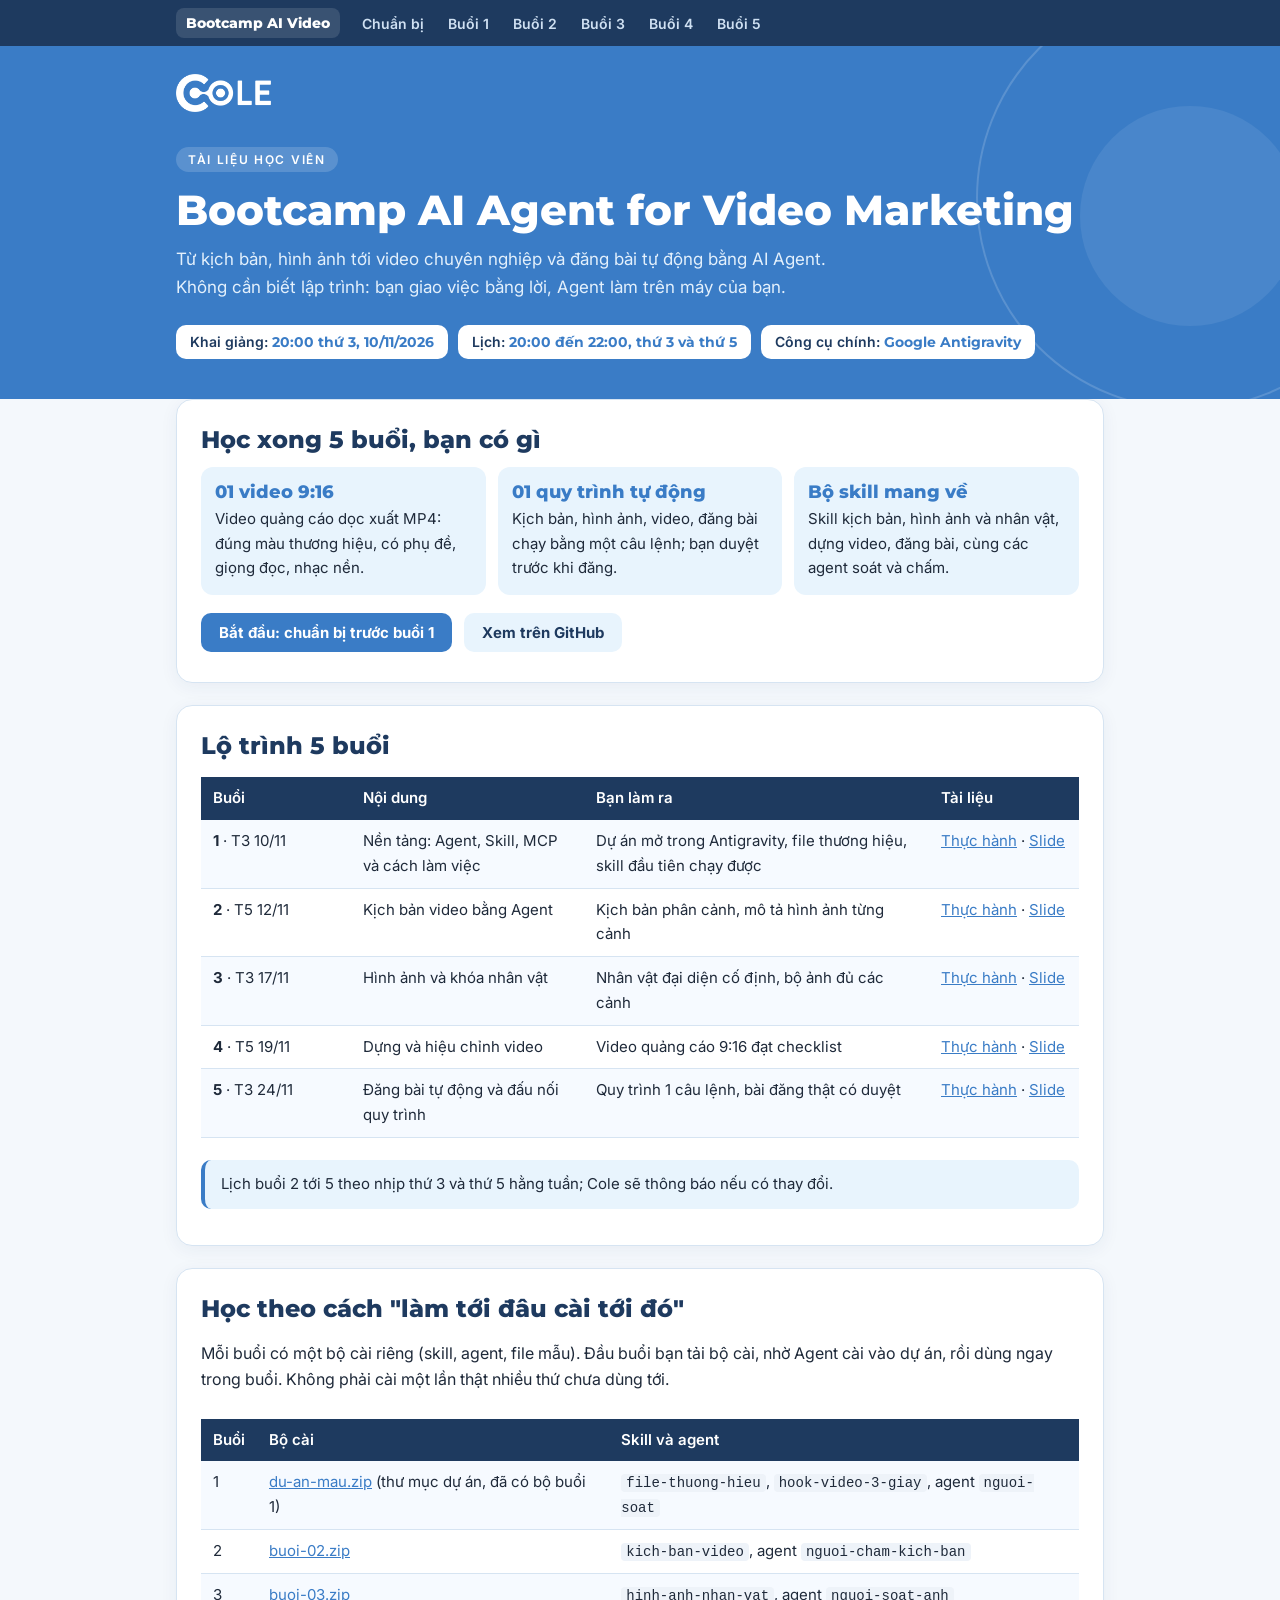
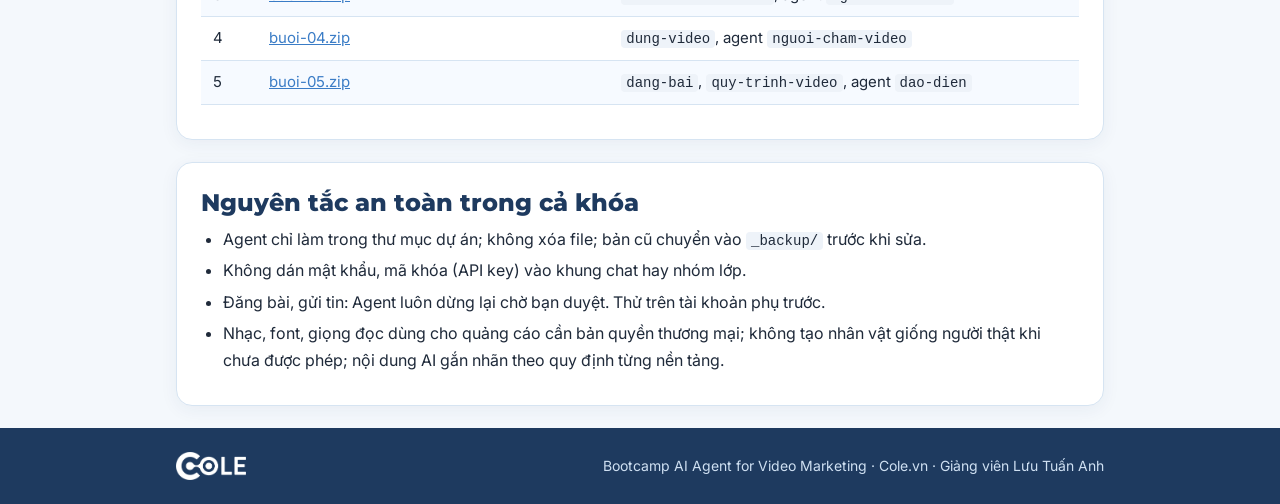
==== index.html @ e19cebfb "Web khoa hoc 5 buoi: trang thuc hanh, slide, bo cai skill va agent cho Antigravity" ====
<!doctype html>
<html lang="vi">
<head>
<meta charset="utf-8">
<meta name="viewport" content="width=device-width, initial-scale=1">
<title>Bootcamp AI Agent for Video Marketing | Cole</title>
<meta name="description" content="Tài liệu học viên Bootcamp AI Agent for Video Marketing của Cole.vn: kịch bản, hình ảnh, video, đăng bài tự động bằng AI Agent.">
<link href="https://fonts.googleapis.com/css2?family=Montserrat:wght@600;700;800&family=Inter:wght@400;500;600;700&display=swap" rel="stylesheet">
<link rel="stylesheet" href="assets/style.css">
</head>
<body>
<nav class="top"><div class="wrap">
  <a class="home" href="index.html">Bootcamp AI Video</a>
  <a href="chuan-bi.html">Chuẩn bị</a>
  <a href="buoi-1.html">Buổi 1</a>
  <a href="buoi-2.html">Buổi 2</a>
  <a href="buoi-3.html">Buổi 3</a>
  <a href="buoi-4.html">Buổi 4</a>
  <a href="buoi-5.html">Buổi 5</a>
</div></nav>

<header class="hero">
  <div class="wrap">
    <img class="logo" src="assets/logo-cole-trang.png" alt="Cole">
    <div><span class="nhan">Tài liệu học viên</span></div>
    <h1>Bootcamp AI Agent for Video Marketing</h1>
    <p>Từ kịch bản, hình ảnh tới video chuyên nghiệp và đăng bài tự động bằng AI Agent. Không cần biết lập trình: bạn giao việc bằng lời, Agent làm trên máy của bạn.</p>
    <div class="chips">
      <span>Khai giảng: <b>20:00 thứ 3, 10/11/2026</b></span>
      <span>Lịch: <b>20:00 đến 22:00, thứ 3 và thứ 5</b></span>
      <span>Công cụ chính: <b>Google Antigravity</b></span>
    </div>
  </div>
</header>

<main class="wrap">

  <section class="card">
    <h2>Học xong 5 buổi, bạn có gì</h2>
    <div class="luoi">
      <div><b>01 video 9:16</b>Video quảng cáo dọc xuất MP4: đúng màu thương hiệu, có phụ đề, giọng đọc, nhạc nền.</div>
      <div><b>01 quy trình tự động</b>Kịch bản, hình ảnh, video, đăng bài chạy bằng một câu lệnh; bạn duyệt trước khi đăng.</div>
      <div><b>Bộ skill mang về</b>Skill kịch bản, hình ảnh và nhân vật, dựng video, đăng bài, cùng các agent soát và chấm.</div>
    </div>
    <a class="nut" href="chuan-bi.html">Bắt đầu: chuẩn bị trước buổi 1</a>
    <a class="nut phu" href="https://github.com/andyluu98/cole-bootcamp-ai-video-agent">Xem trên GitHub</a>
  </section>

  <section class="card">
    <h2>Lộ trình 5 buổi</h2>
    <div class="bang-cuon"><table>
      <tr><th style="width:150px">Buổi</th><th>Nội dung</th><th>Bạn làm ra</th><th style="width:150px">Tài liệu</th></tr>
      <tr><td><b>1</b> · T3 10/11</td><td>Nền tảng: Agent, Skill, MCP và cách làm việc</td><td>Dự án mở trong Antigravity, file thương hiệu, skill đầu tiên chạy được</td><td><a href="buoi-1.html">Thực hành</a> · <a href="slide/buoi-1.html">Slide</a></td></tr>
      <tr><td><b>2</b> · T5 12/11</td><td>Kịch bản video bằng Agent</td><td>Kịch bản phân cảnh, mô tả hình ảnh từng cảnh</td><td><a href="buoi-2.html">Thực hành</a> · <a href="slide/buoi-2.html">Slide</a></td></tr>
      <tr><td><b>3</b> · T3 17/11</td><td>Hình ảnh và khóa nhân vật</td><td>Nhân vật đại diện cố định, bộ ảnh đủ các cảnh</td><td><a href="buoi-3.html">Thực hành</a> · <a href="slide/buoi-3.html">Slide</a></td></tr>
      <tr><td><b>4</b> · T5 19/11</td><td>Dựng và hiệu chỉnh video</td><td>Video quảng cáo 9:16 đạt checklist</td><td><a href="buoi-4.html">Thực hành</a> · <a href="slide/buoi-4.html">Slide</a></td></tr>
      <tr><td><b>5</b> · T3 24/11</td><td>Đăng bài tự động và đấu nối quy trình</td><td>Quy trình 1 câu lệnh, bài đăng thật có duyệt</td><td><a href="buoi-5.html">Thực hành</a> · <a href="slide/buoi-5.html">Slide</a></td></tr>
    </table></div>
    <div class="note lam">Lịch buổi 2 tới 5 theo nhịp thứ 3 và thứ 5 hằng tuần; Cole sẽ thông báo nếu có thay đổi.</div>
  </section>

  <section class="card">
    <h2>Học theo cách "làm tới đâu cài tới đó"</h2>
    <p>Mỗi buổi có một bộ cài riêng (skill, agent, file mẫu). Đầu buổi bạn tải bộ cài, nhờ Agent cài vào dự án, rồi dùng ngay trong buổi. Không phải cài một lần thật nhiều thứ chưa dùng tới.</p>
    <div class="bang-cuon"><table>
      <tr><th>Buổi</th><th>Bộ cài</th><th>Skill và agent</th></tr>
      <tr><td>1</td><td><a href="tai-ve/du-an-mau.zip">du-an-mau.zip</a> (thư mục dự án, đã có bộ buổi 1)</td><td><code>file-thuong-hieu</code>, <code>hook-video-3-giay</code>, agent <code>nguoi-soat</code></td></tr>
      <tr><td>2</td><td><a href="tai-ve/buoi-02.zip">buoi-02.zip</a></td><td><code>kich-ban-video</code>, agent <code>nguoi-cham-kich-ban</code></td></tr>
      <tr><td>3</td><td><a href="tai-ve/buoi-03.zip">buoi-03.zip</a></td><td><code>hinh-anh-nhan-vat</code>, agent <code>nguoi-soat-anh</code></td></tr>
      <tr><td>4</td><td><a href="tai-ve/buoi-04.zip">buoi-04.zip</a></td><td><code>dung-video</code>, agent <code>nguoi-cham-video</code></td></tr>
      <tr><td>5</td><td><a href="tai-ve/buoi-05.zip">buoi-05.zip</a></td><td><code>dang-bai</code>, <code>quy-trinh-video</code>, agent <code>dao-dien</code></td></tr>
    </table></div>
  </section>

  <section class="card">
    <h2>Nguyên tắc an toàn trong cả khóa</h2>
    <ul>
      <li>Agent chỉ làm trong thư mục dự án; không xóa file; bản cũ chuyển vào <code>_backup/</code> trước khi sửa.</li>
      <li>Không dán mật khẩu, mã khóa (API key) vào khung chat hay nhóm lớp.</li>
      <li>Đăng bài, gửi tin: Agent luôn dừng lại chờ bạn duyệt. Thử trên tài khoản phụ trước.</li>
      <li>Nhạc, font, giọng đọc dùng cho quảng cáo cần bản quyền thương mại; không tạo nhân vật giống người thật khi chưa được phép; nội dung AI gắn nhãn theo quy định từng nền tảng.</li>
    </ul>
  </section>

</main>

<footer><div class="wrap">
  <img src="assets/logo-cole-trang.png" alt="Cole">
  <span>Bootcamp AI Agent for Video Marketing · Cole.vn · Giảng viên Lưu Tuấn Anh</span>
</div></footer>
<script src="assets/app.js"></script>
</body>
</html>
---- assets/style.css ----
:root { --blue:#3A7CC6; --dark:#1E3A5F; --light:#E8F4FD; --sky:#5BA3E6; --gray:#6B7280; --lgray:#F3F4F6; --orange:#F59E0B; --green:#22C55E; --text:#1f2a3a; --line:#d6e4f2; }
* { box-sizing: border-box; }
body { margin:0; background:#f4f8fc; color:var(--text); font:400 16px/1.65 'Inter', Arial, sans-serif; }
a { color:var(--blue); }
.wrap { max-width: 960px; margin: 0 auto; padding: 0 16px; }

nav.top { background:var(--dark); position:sticky; top:0; z-index:10; }
nav.top .wrap { display:flex; gap:4px; align-items:center; overflow-x:auto; padding-top:8px; padding-bottom:8px; }
nav.top a { color:#cfe0f2; text-decoration:none; font:600 14px 'Inter'; padding:6px 10px; border-radius:8px; white-space:nowrap; }
nav.top a:hover, nav.top a.on { background:rgba(255,255,255,.12); color:#fff; }
nav.top a.home { font-family:'Montserrat'; font-weight:800; color:#fff; margin-right:8px; }

header.hero { background: var(--blue); color:#fff; position:relative; overflow:hidden; }
header.hero::after { content:""; position:absolute; right:-120px; top:-60px; width:420px; height:420px; border-radius:50%; border:2px solid rgba(255,255,255,.16); }
header.hero::before { content:""; position:absolute; right:-20px; top:60px; width:220px; height:220px; border-radius:50%; background:rgba(255,255,255,.08); }
.hero .wrap { padding-top: 28px; padding-bottom: 40px; position:relative; z-index:1; }
.hero img.logo { height: 38px; }
.hero .nhan { display:inline-block; margin-top:28px; font:600 12px 'Inter'; letter-spacing:.14em; text-transform:uppercase; background:rgba(255,255,255,.16); padding:5px 12px; border-radius:999px; }
.hero h1 { font:800 clamp(28px,5vw,42px)/1.15 'Montserrat', Arial, sans-serif; margin:14px 0 10px; }
.hero p { margin:0; color:#e3f0fc; max-width:680px; font-size:17px; }
.chips { display:flex; flex-wrap:wrap; gap:10px; margin-top:24px; }
.chips span, .chips a { background:#fff; color:var(--dark); border-radius:10px; padding:8px 14px; font:600 14px 'Inter'; text-decoration:none; }
.chips b { color:var(--blue); font-family:'Montserrat'; }

main { padding: 28px 0 48px; }
.card { background:#fff; border:1px solid var(--line); border-radius:16px; padding:24px; margin-bottom:22px; box-shadow:0 4px 18px rgba(30,58,95,.06); }
.luoi { display:grid; grid-template-columns:repeat(3,1fr); gap:12px; margin:12px 0; }
.luoi > div, .luoi > a { background:var(--light); border-radius:12px; padding:14px; font-size:15px; color:var(--text); text-decoration:none; display:block; }
.luoi b { display:block; font:800 18px 'Montserrat'; color:var(--blue); margin-bottom:4px; }
.luoi i { display:block; font-style:normal; color:var(--gray); font-size:14px; margin-top:6px; }
@media (max-width:760px){ .luoi { grid-template-columns:1fr; } }

h2 { font:800 24px/1.3 'Montserrat', Arial, sans-serif; color:var(--dark); margin:0 0 6px; display:flex; gap:12px; align-items:center; }
h2 .so { flex:none; display:grid; place-items:center; width:40px; height:40px; border-radius:11px; background:var(--blue); color:#fff; font-size:18px; }
.dung { color:var(--gray); margin:0 0 14px; }
h3 { font:700 17px 'Montserrat', Arial, sans-serif; color:var(--blue); margin:20px 0 8px; }
ol, ul { padding-left:22px; margin:8px 0; }
li { margin:5px 0; }
.phut { display:inline-block; background:var(--dark); color:#fff; font:700 13px 'Montserrat'; border-radius:999px; padding:4px 12px; margin-bottom:8px; }
.link { display:inline-flex; gap:8px; align-items:center; background:var(--light); border-radius:8px; padding:6px 12px; font-weight:600; text-decoration:none; word-break:break-all; }
.nut { display:inline-block; background:var(--blue); color:#fff; text-decoration:none; font:700 15px 'Inter'; padding:10px 18px; border-radius:10px; margin:6px 8px 6px 0; }
.nut.phu { background:var(--light); color:var(--dark); }

.prompt { position:relative; background:#0f1e33; color:#e9f2ff; border-radius:12px; padding:16px; margin:10px 0; font:14.5px/1.6 'Inter', Arial, sans-serif; white-space:pre-wrap; }
.prompt .nhan-p { display:block; font:600 11.5px 'Inter'; letter-spacing:.1em; text-transform:uppercase; color:#8fc1f2; margin-bottom:6px; }
.prompt button { position:absolute; top:10px; right:10px; border:0; background:var(--blue); color:#fff; font:600 13px 'Inter'; padding:6px 12px; border-radius:8px; cursor:pointer; }
.prompt button.ok { background:var(--green); }
.prompt p { margin:0; padding-right:70px; }

.note { border-radius:10px; padding:12px 16px; margin:12px 0; font-size:15px; }
.note.vang { background:#fffbeb; border-left:4px solid var(--orange); }
.note.do { background:#fef2f2; border-left:4px solid #dc2626; }
.note.xanh { background:#f0fdf4; border-left:4px solid var(--green); }
.note.lam { background:var(--light); border-left:4px solid var(--blue); }
.note b { color:var(--dark); }

table { width:100%; border-collapse:collapse; font-size:15px; margin:10px 0; }
th { background:var(--dark); color:#fff; text-align:left; padding:9px 12px; font-weight:600; }
td { padding:9px 12px; border-bottom:1px solid var(--line); vertical-align:top; }
tr:nth-child(even) td { background:#f6faff; }
code { font:14px Consolas, monospace; background:#eef3f9; padding:1px 5px; border-radius:4px; word-break:break-word; }
.bang-cuon { overflow-x:auto; }
.cay { background:var(--lgray); border-radius:10px; padding:12px 16px; font:14px/1.7 Consolas, monospace; white-space:pre; overflow-x:auto; }
.check li { list-style:none; margin-left:-22px; padding-left:28px; position:relative; }
.check li::before { content:""; position:absolute; left:0; top:5px; width:16px; height:16px; border:2px solid var(--blue); border-radius:4px; }

footer { background:var(--dark); color:#cfe0f2; padding:24px 0; font-size:14px; }
footer .wrap { display:flex; justify-content:space-between; align-items:center; gap:16px; flex-wrap:wrap; }
footer img { height:28px; }
footer a { color:#fff; }
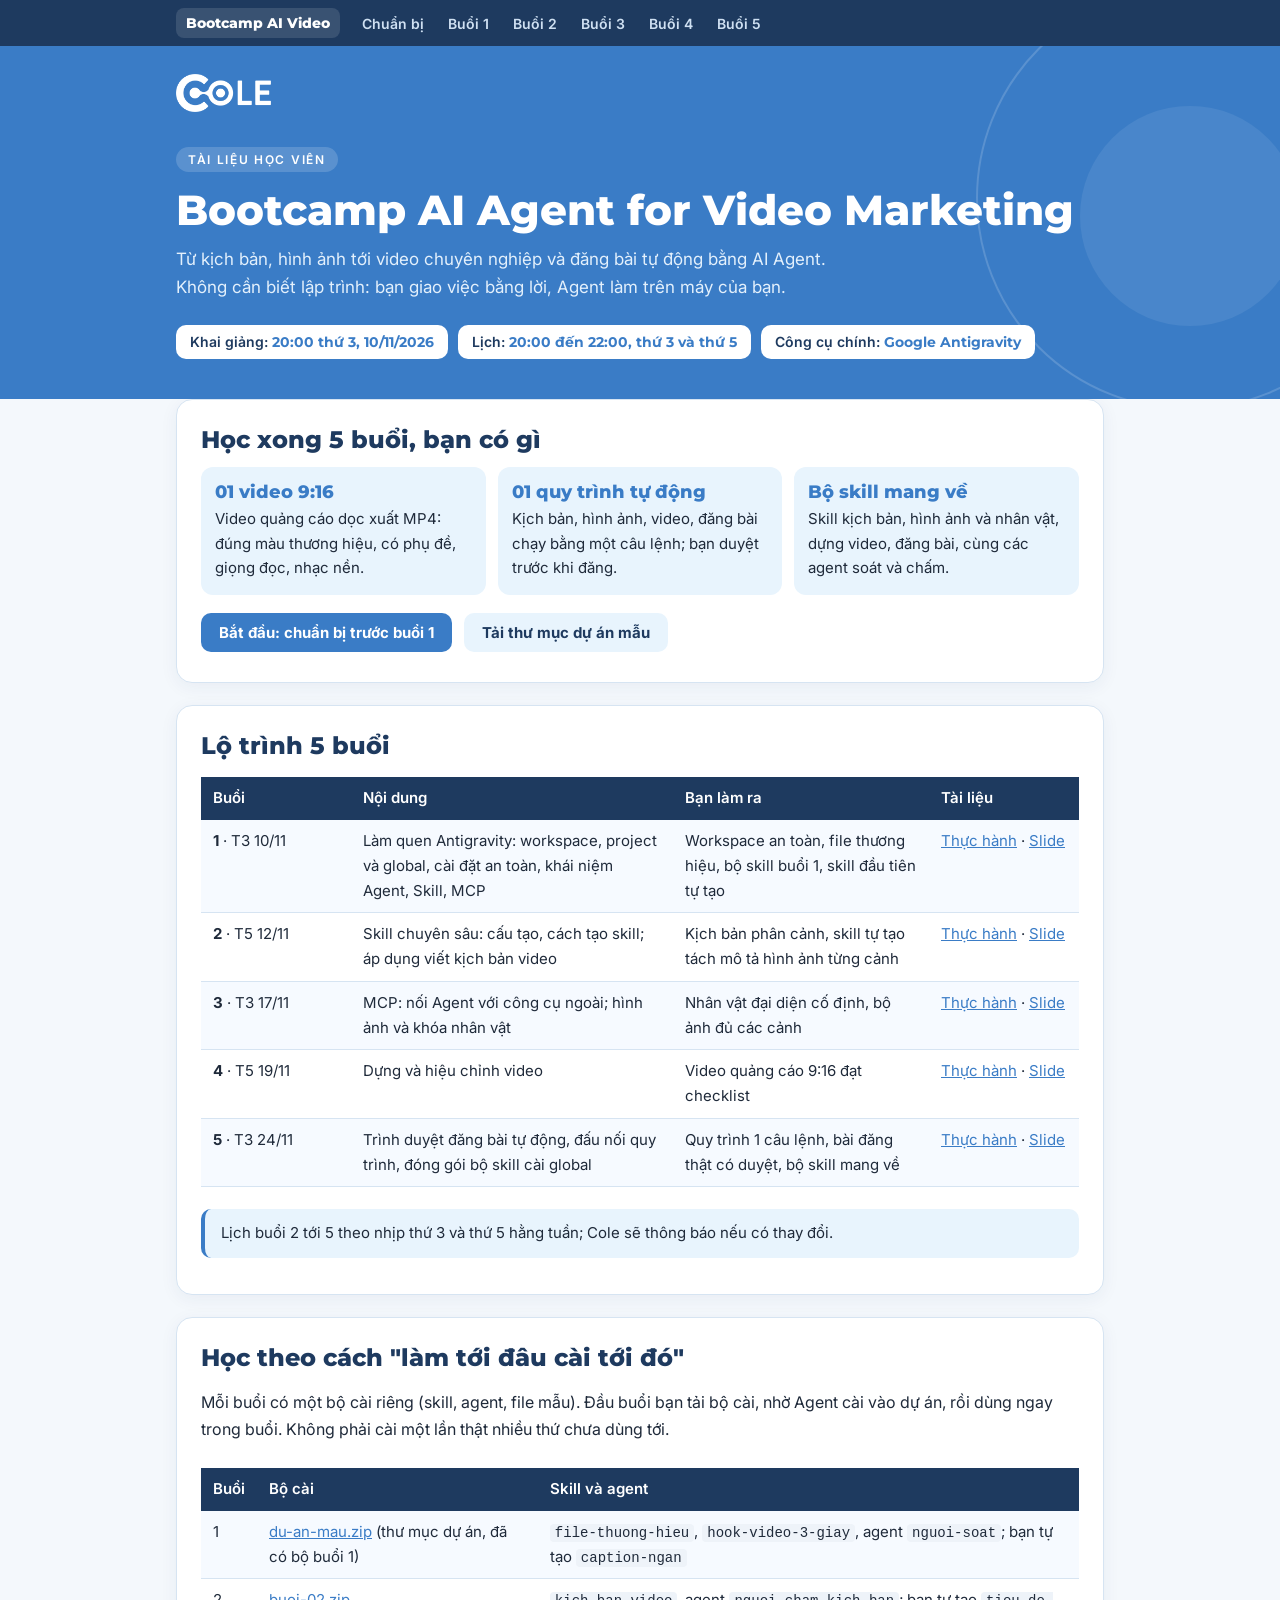
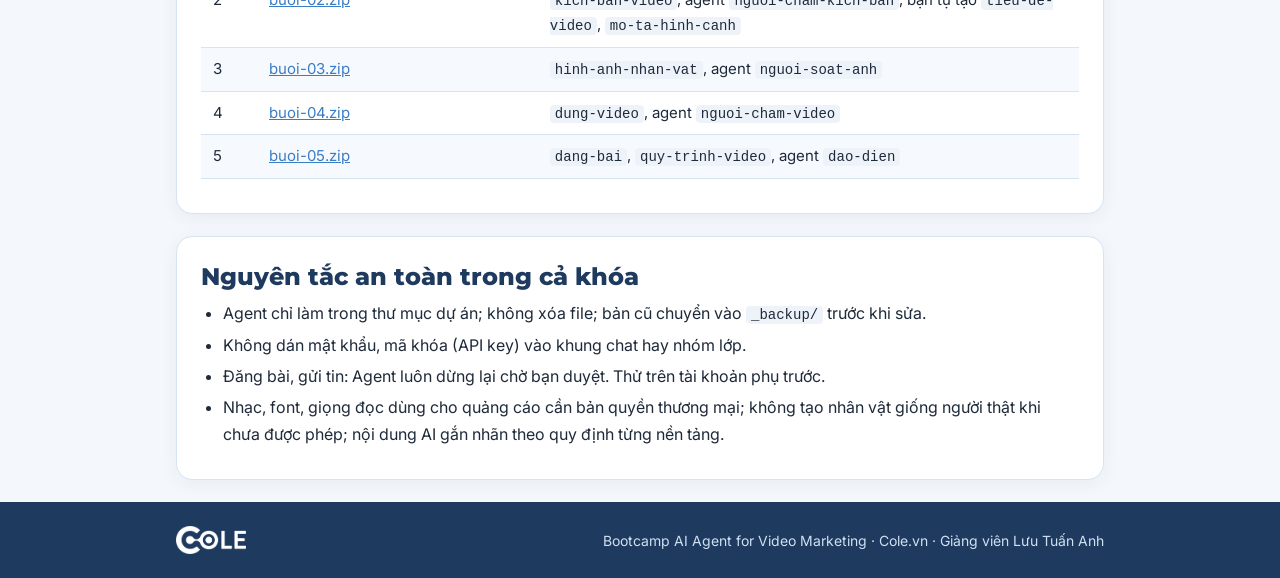
==== commit 2141fd8f: "feat: lam lai 5 buoi theo lo trinh hinh thanh dan, buoi 1 workspace project va global, buoi 2 skill," ====
--- a/index.html
+++ b/index.html
@@ -43,18 +43,18 @@
       <div><b>Bộ skill mang về</b>Skill kịch bản, hình ảnh và nhân vật, dựng video, đăng bài, cùng các agent soát và chấm.</div>
     </div>
     <a class="nut" href="chuan-bi.html">Bắt đầu: chuẩn bị trước buổi 1</a>
-    <a class="nut phu" href="https://github.com/andyluu98/cole-bootcamp-ai-video-agent">Xem trên GitHub</a>
+    <a class="nut phu" href="tai-ve/du-an-mau.zip">Tải thư mục dự án mẫu</a>
   </section>
 
   <section class="card">
     <h2>Lộ trình 5 buổi</h2>
     <div class="bang-cuon"><table>
       <tr><th style="width:150px">Buổi</th><th>Nội dung</th><th>Bạn làm ra</th><th style="width:150px">Tài liệu</th></tr>
-      <tr><td><b>1</b> · T3 10/11</td><td>Nền tảng: Agent, Skill, MCP và cách làm việc</td><td>Dự án mở trong Antigravity, file thương hiệu, skill đầu tiên chạy được</td><td><a href="buoi-1.html">Thực hành</a> · <a href="slide/buoi-1.html">Slide</a></td></tr>
-      <tr><td><b>2</b> · T5 12/11</td><td>Kịch bản video bằng Agent</td><td>Kịch bản phân cảnh, mô tả hình ảnh từng cảnh</td><td><a href="buoi-2.html">Thực hành</a> · <a href="slide/buoi-2.html">Slide</a></td></tr>
-      <tr><td><b>3</b> · T3 17/11</td><td>Hình ảnh và khóa nhân vật</td><td>Nhân vật đại diện cố định, bộ ảnh đủ các cảnh</td><td><a href="buoi-3.html">Thực hành</a> · <a href="slide/buoi-3.html">Slide</a></td></tr>
+      <tr><td><b>1</b> · T3 10/11</td><td>Làm quen Antigravity: workspace, project và global, cài đặt an toàn, khái niệm Agent, Skill, MCP</td><td>Workspace an toàn, file thương hiệu, bộ skill buổi 1, skill đầu tiên tự tạo</td><td><a href="buoi-1.html">Thực hành</a> · <a href="slide/buoi-1.html">Slide</a></td></tr>
+      <tr><td><b>2</b> · T5 12/11</td><td>Skill chuyên sâu: cấu tạo, cách tạo skill; áp dụng viết kịch bản video</td><td>Kịch bản phân cảnh, skill tự tạo tách mô tả hình ảnh từng cảnh</td><td><a href="buoi-2.html">Thực hành</a> · <a href="slide/buoi-2.html">Slide</a></td></tr>
+      <tr><td><b>3</b> · T3 17/11</td><td>MCP: nối Agent với công cụ ngoài; hình ảnh và khóa nhân vật</td><td>Nhân vật đại diện cố định, bộ ảnh đủ các cảnh</td><td><a href="buoi-3.html">Thực hành</a> · <a href="slide/buoi-3.html">Slide</a></td></tr>
       <tr><td><b>4</b> · T5 19/11</td><td>Dựng và hiệu chỉnh video</td><td>Video quảng cáo 9:16 đạt checklist</td><td><a href="buoi-4.html">Thực hành</a> · <a href="slide/buoi-4.html">Slide</a></td></tr>
-      <tr><td><b>5</b> · T3 24/11</td><td>Đăng bài tự động và đấu nối quy trình</td><td>Quy trình 1 câu lệnh, bài đăng thật có duyệt</td><td><a href="buoi-5.html">Thực hành</a> · <a href="slide/buoi-5.html">Slide</a></td></tr>
+      <tr><td><b>5</b> · T3 24/11</td><td>Trình duyệt đăng bài tự động, đấu nối quy trình, đóng gói bộ skill cài global</td><td>Quy trình 1 câu lệnh, bài đăng thật có duyệt, bộ skill mang về</td><td><a href="buoi-5.html">Thực hành</a> · <a href="slide/buoi-5.html">Slide</a></td></tr>
     </table></div>
     <div class="note lam">Lịch buổi 2 tới 5 theo nhịp thứ 3 và thứ 5 hằng tuần; Cole sẽ thông báo nếu có thay đổi.</div>
   </section>
@@ -64,8 +64,8 @@
     <p>Mỗi buổi có một bộ cài riêng (skill, agent, file mẫu). Đầu buổi bạn tải bộ cài, nhờ Agent cài vào dự án, rồi dùng ngay trong buổi. Không phải cài một lần thật nhiều thứ chưa dùng tới.</p>
     <div class="bang-cuon"><table>
       <tr><th>Buổi</th><th>Bộ cài</th><th>Skill và agent</th></tr>
-      <tr><td>1</td><td><a href="tai-ve/du-an-mau.zip">du-an-mau.zip</a> (thư mục dự án, đã có bộ buổi 1)</td><td><code>file-thuong-hieu</code>, <code>hook-video-3-giay</code>, agent <code>nguoi-soat</code></td></tr>
-      <tr><td>2</td><td><a href="tai-ve/buoi-02.zip">buoi-02.zip</a></td><td><code>kich-ban-video</code>, agent <code>nguoi-cham-kich-ban</code></td></tr>
+      <tr><td>1</td><td><a href="tai-ve/du-an-mau.zip">du-an-mau.zip</a> (thư mục dự án, đã có bộ buổi 1)</td><td><code>file-thuong-hieu</code>, <code>hook-video-3-giay</code>, agent <code>nguoi-soat</code>; bạn tự tạo <code>caption-ngan</code></td></tr>
+      <tr><td>2</td><td><a href="tai-ve/buoi-02.zip">buoi-02.zip</a></td><td><code>kich-ban-video</code>, agent <code>nguoi-cham-kich-ban</code>; bạn tự tạo <code>tieu-de-video</code>, <code>mo-ta-hinh-canh</code></td></tr>
       <tr><td>3</td><td><a href="tai-ve/buoi-03.zip">buoi-03.zip</a></td><td><code>hinh-anh-nhan-vat</code>, agent <code>nguoi-soat-anh</code></td></tr>
       <tr><td>4</td><td><a href="tai-ve/buoi-04.zip">buoi-04.zip</a></td><td><code>dung-video</code>, agent <code>nguoi-cham-video</code></td></tr>
       <tr><td>5</td><td><a href="tai-ve/buoi-05.zip">buoi-05.zip</a></td><td><code>dang-bai</code>, <code>quy-trinh-video</code>, agent <code>dao-dien</code></td></tr>
